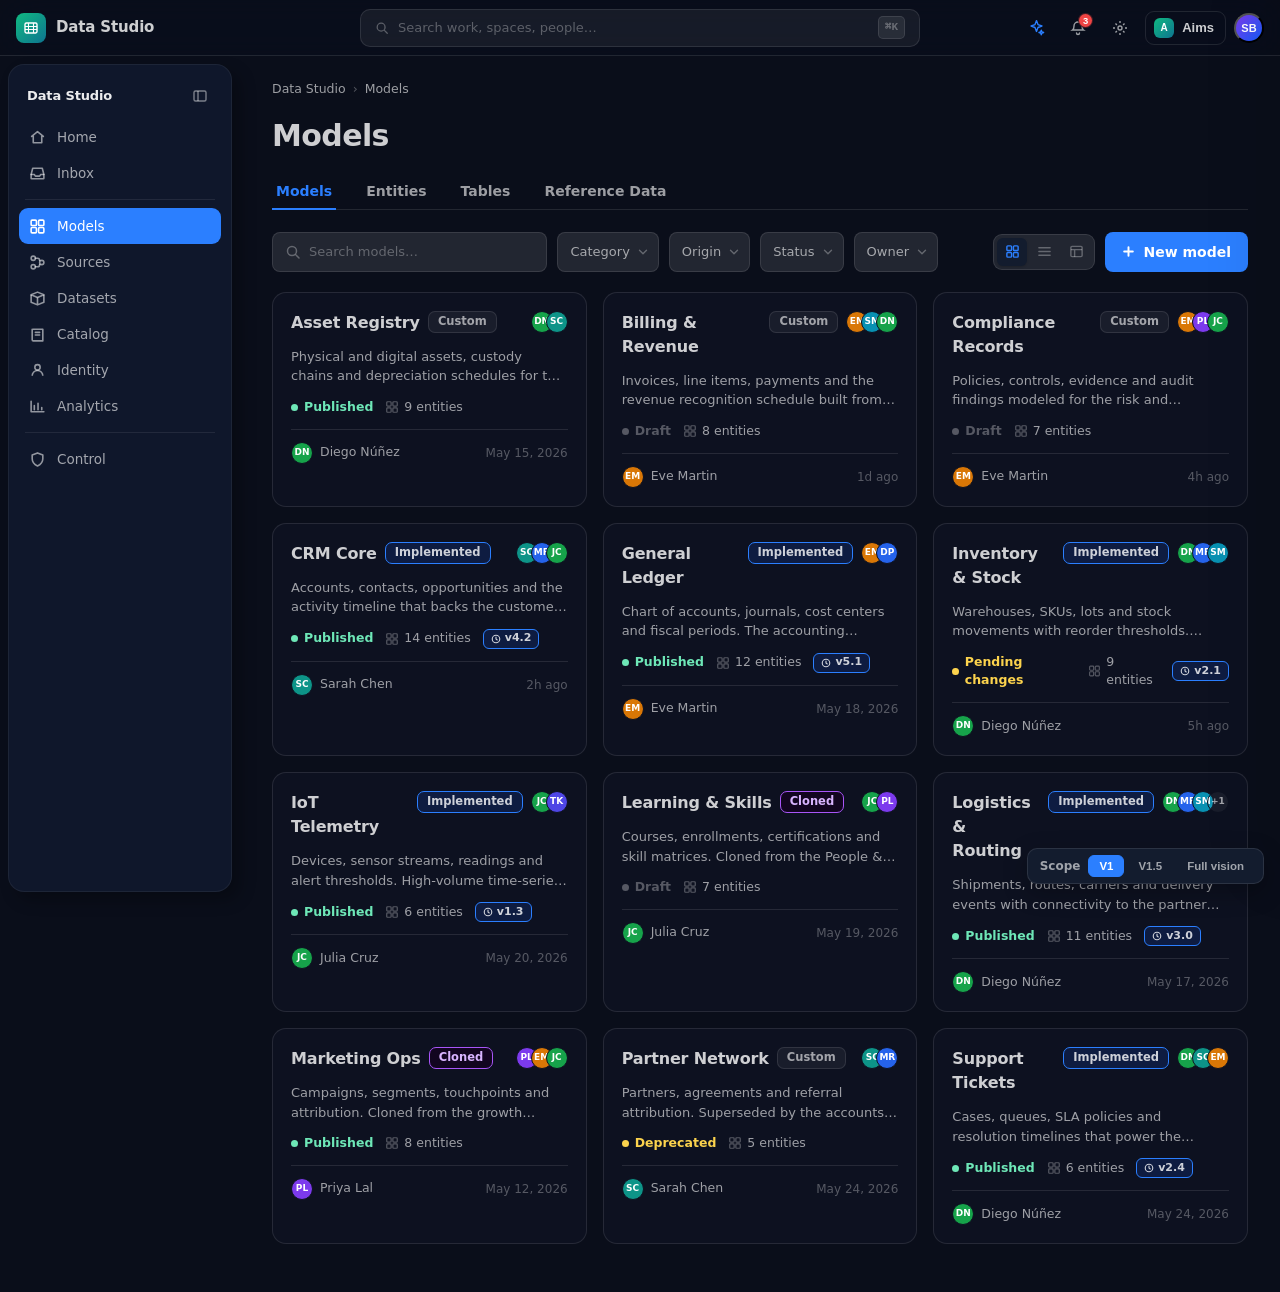
==== index.html @ a74d7ae0 "feat(data-studio): Models module — pixel-perfect redesign on AIMS-OS DS Models · Entities · Tables ·" ====
<!doctype html>
<html lang="en">
<head>
<meta charset="utf-8">
<meta name="viewport" content="width=device-width, initial-scale=1">
<title>AIMS-OS — Data Studio · Models</title>
<meta http-equiv="refresh" content="0; url=./data-studio-models.html#/models">
<link rel="canonical" href="./data-studio-models.html">
<style>html,body{margin:0;background:#0A0E1A;color:#cbd5e1;font-family:Inter,system-ui,sans-serif}
.w{min-height:100vh;display:flex;align-items:center;justify-content:center}
a{color:#2b7fff}</style>
</head>
<body><div class="w"><p>Opening Data Studio · Models… <a href="./data-studio-models.html#/models">Continue →</a></p></div></body>
</html>
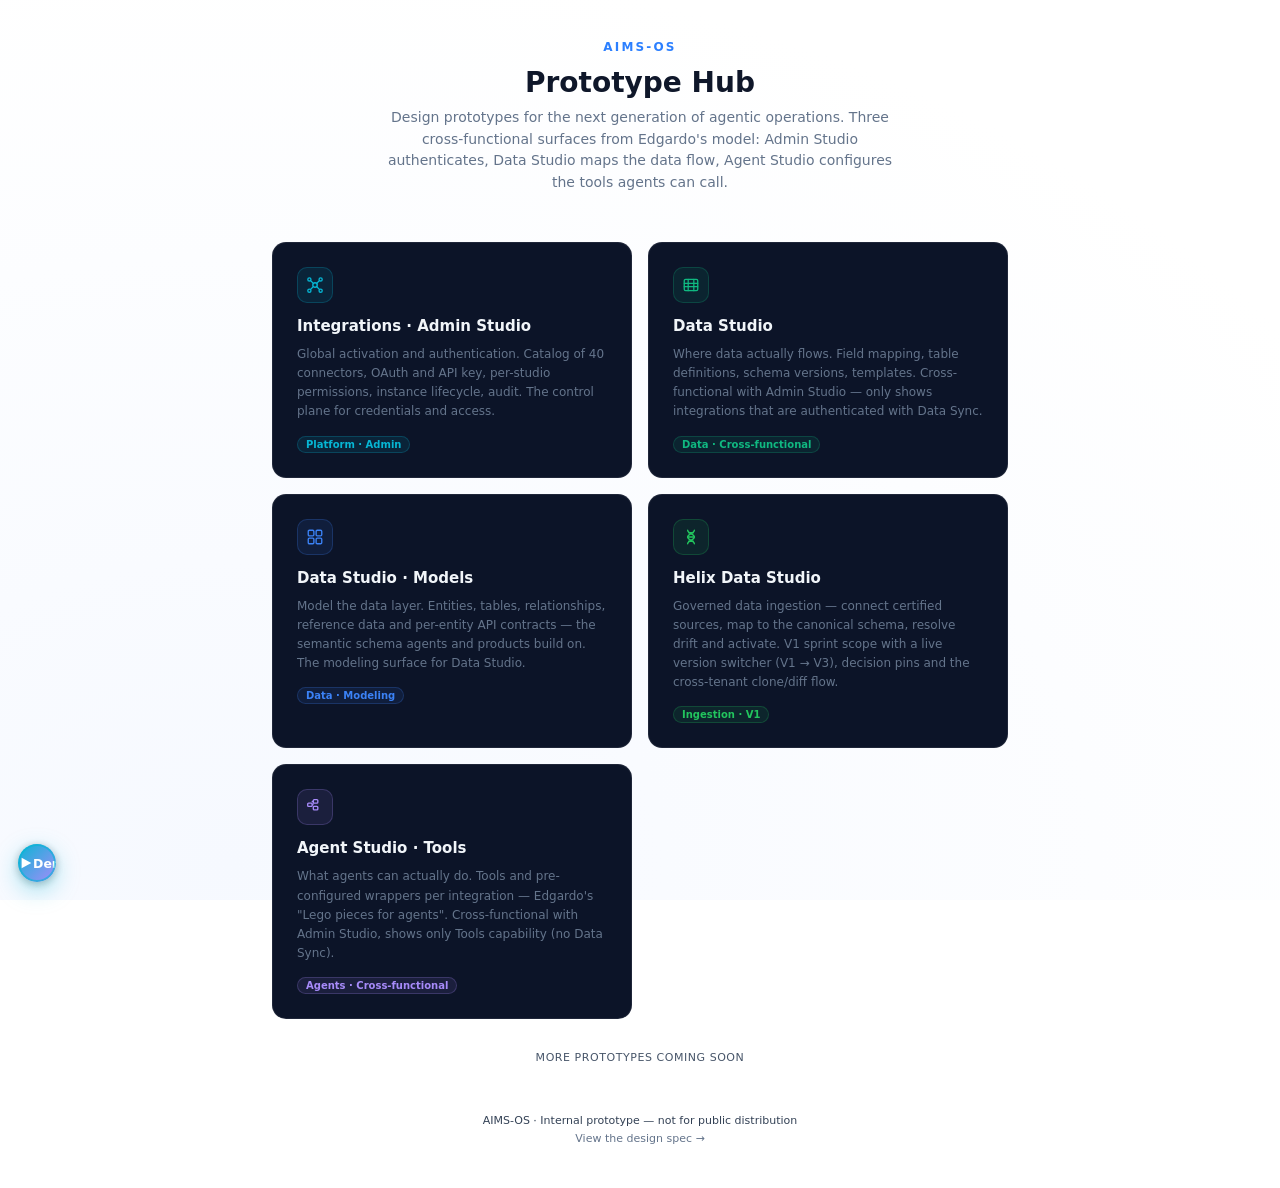
==== commit 1d699415: "deploy: rich Prototype Hub at root + all linked prototypes (settings, data-studio, agent-tools)" ====
--- a/index.html
+++ b/index.html
@@ -1,14 +1,405 @@
-<!doctype html>
+<!DOCTYPE html>
 <html lang="en">
 <head>
-<meta charset="utf-8">
-<meta name="viewport" content="width=device-width, initial-scale=1">
-<title>AIMS-OS — Data Studio · Models</title>
-<meta http-equiv="refresh" content="0; url=./data-studio-models.html#/models">
-<link rel="canonical" href="./data-studio-models.html">
-<style>html,body{margin:0;background:#0A0E1A;color:#cbd5e1;font-family:Inter,system-ui,sans-serif}
-.w{min-height:100vh;display:flex;align-items:center;justify-content:center}
-a{color:#2b7fff}</style>
+  <meta charset="UTF-8"/>
+  <meta name="viewport" content="width=device-width,initial-scale=1"/>
+  <title>AIMS-OS — Prototype Hub</title>
+  <style>
+    *{margin:0;padding:0;box-sizing:border-box}
+    /* App/Background — from DS Figma (node 12655:211436). Theme-aware:
+   dark = diagonal navy gradient · light = subtle blue-white radial glow. */
+:root{
+  --ds-app-bg-dark: linear-gradient(155.58deg, #020618 14.2%, #0f172b 50%, #020618 85.8%);
+  --ds-app-bg-light: radial-gradient(130% 130% at 18% 96%, #f6f9ff 0%, #ffffff 78%);
+  --app-bg: var(--ds-app-bg-dark);
+  --app-fg: #e2e8f0;
+}
+@media (prefers-color-scheme: light){ :root{ --app-bg: var(--ds-app-bg-light); --app-fg: #0f172a; } }
+html.theme-dark{ --app-bg: var(--ds-app-bg-dark); --app-fg: #e2e8f0; }
+html.theme-light{ --app-bg: var(--ds-app-bg-light); --app-fg: #0f172a; }
+body{font-family:'Inter',system-ui,sans-serif;background:var(--app-bg);background-attachment:fixed;color:var(--app-fg);min-height:100vh;display:flex;flex-direction:column;align-items:center;justify-content:center;padding:40px 20px}
+    .logo{font-size:12px;font-weight:700;letter-spacing:.18em;text-transform:uppercase;color:#2B7FFF;margin-bottom:12px}
+    h1{font-size:28px;font-weight:700;color:var(--app-fg);margin-bottom:8px;text-align:center}
+    .sub{font-size:14px;color:#64748b;margin-bottom:48px;text-align:center;max-width:520px;line-height:1.55}
+    .grid{display:grid;grid-template-columns:repeat(auto-fit,minmax(280px,360px));gap:16px;width:100%;max-width:760px;justify-content:center}
+    .card{background:#0c1428;border:1px solid rgba(255,255,255,.08);border-radius:14px;padding:24px;text-decoration:none;color:inherit;transition:border-color .15s,transform .15s;display:flex;flex-direction:column;gap:10px}
+    .card:hover{border-color:rgba(6,182,212,.45);transform:translateY(-2px)}
+    .card-ico{width:36px;height:36px;border-radius:10px;display:flex;align-items:center;justify-content:center;margin-bottom:4px}
+    .card-title{font-size:15px;font-weight:700;color:#f1f5f9}
+    .card-desc{font-size:12px;color:#64748b;line-height:1.6}
+    .card-tag{display:inline-flex;align-items:center;gap:5px;font-size:10px;font-weight:700;padding:2px 8px;border-radius:20px;margin-top:4px;width:fit-content}
+    .tag-cyan{background:rgba(6,182,212,.1);color:#06B6D4;border:1px solid rgba(6,182,212,.22)}
+    .tag-emerald{background:rgba(16,185,129,.10);color:#10B981;border:1px solid rgba(16,185,129,.22)}
+    .tag-blue{background:rgba(59,130,246,.10);color:#3B82F6;border:1px solid rgba(59,130,246,.22)}
+.tag-purple{background:rgba(167,139,250,.10);color:#A78BFA;border:1px solid rgba(167,139,250,.22)}
+.tag-green{background:rgba(34,197,94,.10);color:#22C55E;border:1px solid rgba(34,197,94,.22)}
+    .coming{margin-top:32px;font-size:11px;color:#475569;letter-spacing:.05em;text-transform:uppercase}
+    .ft{margin-top:48px;font-size:11px;color:#334155;text-align:center;line-height:1.6}
+    .ft a{color:#64748b;text-decoration:none}
+    .ft a:hover{color:#94a3b8}
+  </style>
 </head>
-<body><div class="w"><p>Opening Data Studio · Models… <a href="./data-studio-models.html#/models">Continue →</a></p></div></body>
+<body>
+  <div class="logo">AIMS-OS</div>
+  <h1>Prototype Hub</h1>
+  <p class="sub">Design prototypes for the next generation of agentic operations. Three cross-functional surfaces from Edgardo's model: Admin Studio authenticates, Data Studio maps the data flow, Agent Studio configures the tools agents can call.</p>
+
+  <div class="grid">
+    <a class="card" href="settings.html">
+      <div class="card-ico" style="background:rgba(6,182,212,.1);border:1px solid rgba(6,182,212,.22)">
+        <svg width="18" height="18" viewBox="0 0 16 16" fill="none">
+          <circle cx="8" cy="8" r="2" stroke="#06B6D4" stroke-width="1.2"/>
+          <circle cx="3" cy="3" r="1.4" stroke="#06B6D4" stroke-width="1.2"/>
+          <circle cx="13" cy="3" r="1.4" stroke="#06B6D4" stroke-width="1.2"/>
+          <circle cx="3" cy="13" r="1.4" stroke="#06B6D4" stroke-width="1.2"/>
+          <circle cx="13" cy="13" r="1.4" stroke="#06B6D4" stroke-width="1.2"/>
+          <path d="M4.1 4.1l2.5 2.5M11.9 4.1L9.4 6.6M4.1 11.9l2.5-2.5M11.9 11.9L9.4 9.4" stroke="#06B6D4" stroke-width="1.2" stroke-linecap="round"/>
+        </svg>
+      </div>
+      <div class="card-title">Integrations · Admin Studio</div>
+      <div class="card-desc">Global activation and authentication. Catalog of 40 connectors, OAuth and API key, per-studio permissions, instance lifecycle, audit. The control plane for credentials and access.</div>
+      <span class="card-tag tag-cyan">Platform · Admin</span>
+    </a>
+
+    <a class="card" href="data-studio.html">
+      <div class="card-ico" style="background:rgba(16,185,129,.10);border:1px solid rgba(16,185,129,.22)">
+        <svg width="18" height="18" viewBox="0 0 16 16" fill="none">
+          <rect x="2" y="3" width="12" height="10" rx="1.2" stroke="#10B981" stroke-width="1.2"/>
+          <path d="M2 6.5h12M2 9.5h12M5.5 3v10M10.5 3v10" stroke="#10B981" stroke-width="1.1" stroke-linecap="round"/>
+        </svg>
+      </div>
+      <div class="card-title">Data Studio</div>
+      <div class="card-desc">Where data actually flows. Field mapping, table definitions, schema versions, templates. Cross-functional with Admin Studio — only shows integrations that are authenticated with Data Sync.</div>
+      <span class="card-tag tag-emerald">Data · Cross-functional</span>
+    </a>
+
+    <a class="card" href="data-studio-models.html">
+      <div class="card-ico" style="background:rgba(59,130,246,.10);border:1px solid rgba(59,130,246,.22)">
+        <svg width="18" height="18" viewBox="0 0 16 16" fill="none">
+          <rect x="2" y="2" width="5" height="5" rx="1" stroke="#3B82F6" stroke-width="1.2"/>
+          <rect x="9" y="2" width="5" height="5" rx="1" stroke="#3B82F6" stroke-width="1.2"/>
+          <rect x="2" y="9" width="5" height="5" rx="1" stroke="#3B82F6" stroke-width="1.2"/>
+          <rect x="9" y="9" width="5" height="5" rx="1" stroke="#3B82F6" stroke-width="1.2"/>
+        </svg>
+      </div>
+      <div class="card-title">Data Studio · Models</div>
+      <div class="card-desc">Model the data layer. Entities, tables, relationships, reference data and per-entity API contracts — the semantic schema agents and products build on. The modeling surface for Data Studio.</div>
+      <span class="card-tag tag-blue">Data · Modeling</span>
+    </a>
+
+    <a class="card" href="helix-data-studio.html">
+      <div class="card-ico" style="background:rgba(34,197,94,.10);border:1px solid rgba(34,197,94,.22)">
+        <svg width="18" height="18" viewBox="0 0 16 16" fill="none" stroke="#22C55E" stroke-width="1.2" stroke-linecap="round" stroke-linejoin="round">
+          <path d="M5 2c0 3 6 3 6 6s-6 3-6 6"/>
+          <path d="M11 2c0 3-6 3-6 6s6 3 6 6"/>
+          <path d="M6 4.2h4M5.2 8h5.6M6 11.8h4"/>
+        </svg>
+      </div>
+      <div class="card-title">Helix Data Studio</div>
+      <div class="card-desc">Governed data ingestion — connect certified sources, map to the canonical schema, resolve drift and activate. V1 sprint scope with a live version switcher (V1 → V3), decision pins and the cross-tenant clone/diff flow.</div>
+      <span class="card-tag tag-green">Ingestion · V1</span>
+    </a>
+
+    <a class="card" href="agent-tools.html">
+      <div class="card-ico" style="background:rgba(167,139,250,.10);border:1px solid rgba(167,139,250,.22)">
+        <svg width="18" height="18" viewBox="0 0 16 16" fill="none">
+          <rect x="1.5" y="4.5" width="4" height="3" rx=".8" stroke="#A78BFA" stroke-width="1.2"/>
+          <rect x="6.5" y="1.5" width="4" height="3" rx=".8" stroke="#A78BFA" stroke-width="1.2"/>
+          <rect x="6.5" y="7.5" width="4" height="3" rx=".8" stroke="#A78BFA" stroke-width="1.2"/>
+          <path d="M5.5 6h1M5.5 3H6a.5.5 0 01.5.5v1" stroke="#A78BFA" stroke-width="1" stroke-linecap="round"/>
+        </svg>
+      </div>
+      <div class="card-title">Agent Studio · Tools</div>
+      <div class="card-desc">What agents can actually do. Tools and pre-configured wrappers per integration — Edgardo's "Lego pieces for agents". Cross-functional with Admin Studio, shows only Tools capability (no Data Sync).</div>
+      <span class="card-tag tag-purple">Agents · Cross-functional</span>
+    </a>
+  </div>
+
+  <p class="coming">More prototypes coming soon</p>
+
+  <p class="ft">
+    AIMS-OS · Internal prototype — not for public distribution<br>
+    <a href="docs/spec.md">View the design spec →</a>
+  </p>
+<!-- ===== AIMS-OS Demo WalkMe (guided tour) ===== -->
+<style>
+/* Floating trigger (bottom-left; label swaps Demo <-> Continue) */
+.tour-trigger{
+  position:fixed; bottom:18px; left:18px; z-index:80;
+  display:inline-flex; align-items:center; gap:0; padding:0; height:38px; width:38px;
+  border-radius:9999px; background:linear-gradient(135deg,#06B6D4 0%,#A78BFA 100%);
+  color:#fff; border:none; cursor:pointer; font-family:inherit; font-size:12.5px; font-weight:600;
+  white-space:nowrap; overflow:hidden;
+  box-shadow:0 8px 24px rgba(6,182,212,.36), 0 2px 8px rgba(0,0,0,.28);
+  transition:width .22s cubic-bezier(.18,.84,.34,1.1), gap .22s, padding .22s, transform .15s, box-shadow .15s;
+}
+.tour-trigger:hover, .tour-trigger:focus-visible{
+  width:112px; gap:6px; padding:0 16px 0 12px; transform:translateY(-2px);
+  box-shadow:0 14px 32px rgba(6,182,212,.50), 0 4px 12px rgba(0,0,0,.36); outline:none;
+}
+.tour-trigger svg{flex-shrink:0; margin-left:1px}
+.tour-trigger-pulse{position:absolute; inset:0; border-radius:inherit; border:2px solid rgba(6,182,212,.6); animation:tourPulse 2s ease-out infinite; pointer-events:none}
+.tour-trigger.seen .tour-trigger-pulse{display:none}
+.tour-trigger.tour-active{display:none}
+@keyframes tourPulse{0%{transform:scale(1);opacity:.8}100%{transform:scale(1.25);opacity:0}}
+@media (max-width:520px){.tour-trigger{bottom:14px; left:14px}}
+
+/* Interactive mask = 4 dim strips around the target (leaves a clickable hole) */
+.tour-mask{position:fixed; z-index:150; background:rgba(4,8,18,.55); pointer-events:auto; display:none}
+.tour-mask.active{display:block}
+html.theme-light .tour-mask{background:rgba(15,23,42,.32)}
+
+/* Spotlight ring — sits over the hole, never blocks clicks */
+.tour-spotlight{
+  position:fixed; z-index:155; pointer-events:none; border-radius:14px; border:2px solid var(--cyan,#06B6D4);
+  box-shadow:0 0 0 4px rgba(6,182,212,.18), 0 0 32px rgba(6,182,212,.55), 0 0 64px rgba(6,182,212,.25);
+  background:transparent; transition:all .28s cubic-bezier(.4,0,.2,1); opacity:0;
+}
+.tour-spotlight.active{opacity:1; animation:tourSpotlightPulse 2s ease-in-out infinite}
+@keyframes tourSpotlightPulse{
+  0%,100%{box-shadow:0 0 0 4px rgba(6,182,212,.18), 0 0 32px rgba(6,182,212,.55), 0 0 64px rgba(6,182,212,.25)}
+  50%{box-shadow:0 0 0 6px rgba(6,182,212,.28), 0 0 48px rgba(6,182,212,.70), 0 0 96px rgba(6,182,212,.35)}
+}
+html.theme-light .tour-spotlight{border-color:var(--accent,#2B7FFF); box-shadow:0 0 0 4px rgba(43,127,255,.18), 0 0 32px rgba(43,127,255,.50), 0 0 64px rgba(43,127,255,.20)}
+
+/* Popover */
+.tour-popover{
+  position:fixed; z-index:160; width:360px; max-width:calc(100vw - 32px);
+  background:linear-gradient(180deg, rgba(20,28,48,.98) 0%, rgba(13,19,35,.98) 100%);
+  border:1px solid var(--line-strong,rgba(255,255,255,.14)); border-radius:var(--r12,12px); backdrop-filter:blur(24px) saturate(1.8);
+  box-shadow:0 16px 48px rgba(0,0,0,.55), 0 0 0 1px rgba(255,255,255,.04); padding:18px 20px;
+  opacity:0; transform:scale(.96) translateY(4px); pointer-events:none;
+  transition:opacity .2s ease-out, transform .25s cubic-bezier(.34,1.56,.64,1);
+}
+.tour-popover.active{opacity:1; transform:scale(1) translateY(0); pointer-events:auto}
+html.theme-light .tour-popover{background:linear-gradient(180deg,#FFF 0%,#FAFBFC 100%); box-shadow:0 16px 48px rgba(15,23,42,.18), 0 0 0 1px rgba(15,23,42,.04)}
+/* Responsive: dock as a bottom sheet on narrow screens */
+.tour-popover.is-sheet{left:8px !important; right:8px; top:auto !important; bottom:8px; width:auto; max-width:none}
+.tour-popover-header{display:flex; align-items:center; gap:8px; margin-bottom:8px}
+.tour-popover-step{font-size:10.5px; font-weight:700; letter-spacing:.10em; text-transform:uppercase; color:var(--cyan,#06B6D4); padding:2px 8px; border-radius:10px; background:rgba(6,182,212,.10); border:1px solid rgba(6,182,212,.25)}
+.tour-popover-restart{background:transparent; border:none; cursor:pointer; color:var(--t3,rgba(255,255,255,.38)); font-size:11px; padding:4px 6px; border-radius:5px; font-family:inherit}
+.tour-popover-restart:hover{background:var(--hover,rgba(255,255,255,.04)); color:var(--t1,rgba(255,255,255,.92))}
+.tour-popover-skip{margin-left:auto; background:transparent; border:none; cursor:pointer; color:var(--t3,rgba(255,255,255,.38)); font-size:11px; padding:4px 8px; border-radius:5px; font-family:inherit}
+.tour-popover-skip:hover{background:var(--hover,rgba(255,255,255,.04)); color:var(--t1,rgba(255,255,255,.92))}
+.tour-popover-title{font-size:16px; font-weight:700; color:var(--t1,rgba(255,255,255,.92)); line-height:1.3; margin-bottom:8px}
+.tour-popover-body{font-size:13px; line-height:1.6; color:var(--t2,rgba(255,255,255,.60)); margin-bottom:16px}
+.tour-popover-body strong,.tour-popover-body b{color:var(--t1,rgba(255,255,255,.92)); font-weight:600}
+.tour-popover-body code{font-family:'SF Mono',Menlo,monospace; font-size:12px; background:rgba(6,182,212,.10); color:var(--cyan,#06B6D4); padding:1.5px 5px; border-radius:4px}
+.tour-popover-footer{display:flex; align-items:center; gap:10px; padding-top:12px; border-top:1px solid var(--line,rgba(255,255,255,.10))}
+.tour-progress{display:inline-flex; gap:4px; flex:1}
+.tour-progress-dot{width:6px; height:6px; border-radius:50%; background:var(--hover-strong,rgba(255,255,255,.08)); transition:background .15s, transform .15s}
+.tour-progress-dot.current{background:var(--cyan,#06B6D4); transform:scale(1.4)}
+.tour-progress-dot.done{background:rgba(6,182,212,.45)}
+.tour-btn{padding:7px 14px; font-size:12.5px; font-weight:600; border-radius:var(--r6,6px); cursor:pointer; border:none; font-family:inherit; transition:.14s}
+.tour-btn-prev{background:transparent; color:var(--t2,rgba(255,255,255,.60)); border:1px solid var(--line,rgba(255,255,255,.10))}
+.tour-btn-prev:hover{background:var(--hover,rgba(255,255,255,.04)); color:var(--t1,rgba(255,255,255,.92))}
+.tour-btn-next{background:linear-gradient(135deg,#06B6D4 0%,#155DFC 100%); color:#fff; box-shadow:0 2px 8px rgba(6,182,212,.30)}
+.tour-btn-next:hover{transform:translateY(-1px)}
+
+/* Visually-hidden live region (screen-reader step announcements) */
+.tour-sr-only{position:absolute; width:1px; height:1px; padding:0; margin:-1px; overflow:hidden; clip:rect(0 0 0 0); white-space:nowrap; border:0}
+
+/* Accessibility: honor reduced-motion */
+@media (prefers-reduced-motion: reduce){
+  .tour-spotlight, .tour-spotlight.active{animation:none; transition:none}
+  .tour-popover{transition:none; transform:none}
+  .tour-trigger-pulse{display:none}
+}
+</style>
+
+
+
+<button class="tour-trigger" id="tourTrigger" onclick="startTour()" aria-label="Start product demo">
+  <span class="tour-trigger-pulse"></span>
+  <svg width="14" height="14" viewBox="0 0 16 16" fill="none"><path d="M3 2l11 6-11 6V2z" fill="currentColor"/></svg>
+  <span class="tour-trigger-label">Demo</span>
+</button>
+<div class="tour-mask" id="tourMaskT"></div>
+<div class="tour-mask" id="tourMaskR"></div>
+<div class="tour-mask" id="tourMaskB"></div>
+<div class="tour-mask" id="tourMaskL"></div>
+<div class="tour-spotlight" id="tourSpotlight"></div>
+<div class="tour-popover" id="tourPopover" role="dialog" aria-modal="true" aria-labelledby="tourTitle"></div>
+<div class="tour-sr-only" id="tourLive" aria-live="polite" aria-atomic="true"></div>
+
+
+
+<script>
+/* --- Author these for THIS surface. target = real selector; route = real hash. --- */
+const TOUR_STEPS = [
+  { title:'AIMS-OS Prototype Hub', body:'Three cross-functional surfaces from the engineering model. About 30 seconds — use <strong>&larr; &rarr;</strong> or the buttons.' },
+  { title:'Admin Studio · Integrations', body:'Global activation and authentication — the control plane for credentials, access and audit.', target:'.grid > a:nth-child(1)', scrollToTarget:true },
+  { title:'Data Studio', body:'Where data actually flows — field mapping, tables, schema versions. Cross-functional with Admin Studio.', target:'.grid > a:nth-child(2)', scrollToTarget:true },
+  { title:'Agent Studio · Tools', body:'What agents can actually do — tools and wrappers per integration.', target:'.grid > a:nth-child(3)', scrollToTarget:true },
+  { title:'Pick a surface', body:'Open any card to explore its prototype. Press <strong>Esc</strong> to exit the tour.' }
+];
+
+const TOUR_LS_STEP = 'aims-tour-step';   // resume pointer
+const TOUR_LS_DONE = 'aims-tour-seen';   // completed once
+let tourState = { active:false, stepIndex:0 };
+let _tourLastFocus = null;
+
+function _tourSave(){ try{ localStorage.setItem(TOUR_LS_STEP, String(tourState.stepIndex)); }catch(e){} }
+function _tourClearProgress(){ try{ localStorage.removeItem(TOUR_LS_STEP); localStorage.setItem(TOUR_LS_DONE,'1'); }catch(e){} }
+
+function startTour(){                 // resume where left off, else step 1
+  let i = 0;
+  try{ const s = localStorage.getItem(TOUR_LS_STEP); if (s!=null && +s>0 && +s<TOUR_STEPS.length) i = +s; }catch(e){}
+  startTourAt(i);
+}
+function restartTour(){ startTourAt(0); }
+function startTourAt(i){
+  tourState = { active:true, stepIndex: Math.max(0, Math.min(i|0, TOUR_STEPS.length-1)) };
+  _tourLastFocus = document.activeElement;
+  const t = document.getElementById('tourTrigger'); if (t) t.classList.add('tour-active');
+  paintTourStep();
+}
+function endTour(finished){
+  tourState.active = false;
+  const t = document.getElementById('tourTrigger'); if (t){ t.classList.remove('tour-active'); t.classList.add('seen'); }
+  ['tourMaskT','tourMaskR','tourMaskB','tourMaskL'].forEach(id=>{ const e=document.getElementById(id); if(e) e.classList.remove('active'); });
+  const sp=document.getElementById('tourSpotlight'); if(sp) sp.classList.remove('active');
+  const po=document.getElementById('tourPopover'); if(po) po.classList.remove('active');
+  finished ? _tourClearProgress() : _tourSave();
+  const sw=document.getElementById('studioSwitcher'); if(sw){ sw.classList.remove('open'); sw.setAttribute('aria-hidden','true'); }
+  _tourRefreshTriggerLabel();
+  if (_tourLastFocus && _tourLastFocus.focus){ try{ _tourLastFocus.focus(); }catch(e){} }
+}
+function tourNext(){ if (tourState.stepIndex>=TOUR_STEPS.length-1){ endTour(true); return; } tourState.stepIndex++; _tourSave(); paintTourStep(); }
+function tourPrev(){ if (tourState.stepIndex<=0) return; tourState.stepIndex--; _tourSave(); paintTourStep(); }
+
+function paintTourStep(){
+  if (!tourState.active) return;
+  const step = TOUR_STEPS[tourState.stepIndex];
+  const isFirst = tourState.stepIndex===0, isLast = tourState.stepIndex===TOUR_STEPS.length-1;
+
+  /* --- Orchestration hooks (all guarded — drop the ones this surface lacks) --- */
+  if (step.mode && typeof state==='object' && state.mode!==step.mode){
+    state.mode=step.mode; try{ localStorage.setItem('aims_mode',step.mode); }catch(e){}
+    document.documentElement.classList.toggle('mode-operate', step.mode==='operate');
+    if (typeof paintModeToggle==='function') paintModeToggle();
+  }
+  if (step.persona && typeof state==='object' && state.persona!==step.persona){
+    state.persona=step.persona; try{ localStorage.setItem('aims_persona',step.persona); }catch(e){}
+    if (typeof paintPersonaPill==='function') paintPersonaPill();
+  }
+  const sw=document.getElementById('studioSwitcher');
+  if (sw){ if (step.openSwitcher){ sw.classList.add('open'); sw.setAttribute('aria-hidden','false'); }
+           else if (sw.classList.contains('open')){ sw.classList.remove('open'); sw.setAttribute('aria-hidden','true'); } }
+  if (step.route && location.hash!==step.route){ location.hash=step.route; }
+  else if (step.route && step.mode && typeof route==='function'){ route(); }
+  if (step.detailTab && typeof setDetailTab==='function'){
+    setTimeout(()=>{ const slug=location.hash.split('/')[2]; if (slug) setDetailTab(slug, step.detailTab); }, 100);
+  }
+
+  setTimeout(()=>{
+    const popover=document.getElementById('tourPopover'), spotlight=document.getElementById('tourSpotlight');
+    popover.innerHTML = `
+      <div class="tour-popover-header">
+        <span class="tour-popover-step">Step ${tourState.stepIndex+1} of ${TOUR_STEPS.length}</span>
+        ${!isFirst ? `<button class="tour-popover-restart" onclick="restartTour()">Restart</button>` : ''}
+        <button class="tour-popover-skip" onclick="endTour(false)">Skip tour</button>
+      </div>
+      <div class="tour-popover-title" id="tourTitle">${step.title}</div>
+      <div class="tour-popover-body">${step.body}</div>
+      <div class="tour-popover-footer">
+        <div class="tour-progress">${TOUR_STEPS.map((_,i)=>`<div class="tour-progress-dot ${i===tourState.stepIndex?'current':i<tourState.stepIndex?'done':''}"></div>`).join('')}</div>
+        ${!isFirst ? `<button class="tour-btn tour-btn-prev" onclick="tourPrev()">← Back</button>` : ''}
+        <button class="tour-btn tour-btn-next" onclick="${isLast?'endTour(true)':'tourNext()'}">${isLast?'Finish':'Next →'}</button>
+      </div>`;
+
+    const targetEl = step.target ? document.querySelector(step.target) : null;
+    if (targetEl){
+      if (step.scrollToTarget){
+        const sc=document.querySelector('.content'); const r=targetEl.getBoundingClientRect();
+        if (sc){ sc.scrollBy({ top:r.top - sc.getBoundingClientRect().top - 80, behavior:'smooth' }); }
+        else { targetEl.scrollIntoView({ behavior:'smooth', block:'start' }); }
+      }
+      const place = ()=>{ _tourPlace(targetEl.getBoundingClientRect(), popover, spotlight); };
+      setTimeout(place, step.scrollToTarget ? 700 : 50);
+      if (step.scrollToTarget) setTimeout(place, 1100);
+    } else {
+      _tourMaskFull(); spotlight.classList.remove('active'); _tourCenter(popover);
+    }
+
+    // a11y: announce + move focus into popover
+    const live=document.getElementById('tourLive'); if (live) live.textContent=`Step ${tourState.stepIndex+1} of ${TOUR_STEPS.length}. ${step.title}`;
+    const nextBtn=popover.querySelector('.tour-btn-next'); if (nextBtn) setTimeout(()=>nextBtn.focus(), 60);
+  }, step.route ? 250 : 50);
+}
+
+/* Position spotlight ring + 4-strip mask (click-through hole) + popover */
+function _tourPlace(rect, popover, spotlight){
+  const pad=6;
+  spotlight.style.left=(rect.left-pad)+'px'; spotlight.style.top=(rect.top-pad)+'px';
+  spotlight.style.width=(rect.width+pad*2)+'px'; spotlight.style.height=(rect.height+pad*2)+'px';
+  spotlight.classList.add('active');
+  _tourMask(rect, pad);
+  if (window.innerWidth < 560){ popover.classList.add('is-sheet'); popover.classList.add('active'); return; }
+  popover.classList.remove('is-sheet');
+  const pw=360, ph=popover.offsetHeight||280, m=16, W=window.innerWidth, H=window.innerHeight;
+  let top, left;
+  if (rect.bottom+ph+m < H){ top=rect.bottom+16; left=Math.min(Math.max(rect.left,16), W-pw-16); }
+  else if (rect.top-ph-m > 0){ top=rect.top-ph-16; left=Math.min(Math.max(rect.left,16), W-pw-16); }
+  else { top=(H-ph)/2; left=(W-pw)/2; }
+  popover.style.left=left+'px'; popover.style.top=top+'px'; popover.classList.add('active');
+}
+function _tourMask(rect, pad){
+  const W=window.innerWidth, H=window.innerHeight;
+  const top=Math.max(0,rect.top-pad), bot=Math.min(H,rect.bottom+pad), lft=Math.max(0,rect.left-pad), rgt=Math.min(W,rect.right+pad);
+  const set=(id,l,t,w,h)=>{ const e=document.getElementById(id); e.style.left=l+'px'; e.style.top=t+'px'; e.style.width=Math.max(0,w)+'px'; e.style.height=Math.max(0,h)+'px'; e.classList.add('active'); };
+  set('tourMaskT',0,0,W,top);
+  set('tourMaskB',0,bot,W,H-bot);
+  set('tourMaskL',0,top,lft,bot-top);
+  set('tourMaskR',rgt,top,W-rgt,bot-top);
+}
+function _tourMaskFull(){
+  const T=document.getElementById('tourMaskT'); T.style.left='0'; T.style.top='0'; T.style.width='100vw'; T.style.height='100vh'; T.classList.add('active');
+  ['tourMaskR','tourMaskB','tourMaskL'].forEach(id=>{ const e=document.getElementById(id); e.classList.remove('active'); });
+}
+function _tourCenter(popover){
+  if (window.innerWidth < 560){ popover.classList.add('is-sheet'); popover.classList.add('active'); return; }
+  popover.classList.remove('is-sheet');
+  popover.style.left=((window.innerWidth-360)/2)+'px'; popover.style.top=((window.innerHeight-(popover.offsetHeight||280))/2)+'px';
+  popover.classList.add('active');
+}
+
+/* Keyboard nav (arrows / esc) */
+document.addEventListener('keydown',(e)=>{
+  if (!tourState.active) return;
+  if (e.key==='Escape'){ endTour(false); }
+  else if (e.key==='ArrowRight'){ e.preventDefault(); tourNext(); }
+  else if (e.key==='ArrowLeft'){ e.preventDefault(); tourPrev(); }
+});
+/* Focus-trap: keep Tab inside the popover while the tour is active */
+document.addEventListener('keydown',(e)=>{
+  if (!tourState.active || e.key!=='Tab') return;
+  const po=document.getElementById('tourPopover');
+  const f=po.querySelectorAll('button,[href],input,select,textarea,[tabindex]:not([tabindex="-1"])');
+  if (!f.length) return;
+  const first=f[0], last=f[f.length-1];
+  if (e.shiftKey && document.activeElement===first){ e.preventDefault(); last.focus(); }
+  else if (!e.shiftKey && document.activeElement===last){ e.preventDefault(); first.focus(); }
+});
+
+/* Trigger label reflects resume state ("Continue" vs "Demo") */
+function _tourRefreshTriggerLabel(){
+  const t=document.getElementById('tourTrigger'); if (!t) return;
+  const label=t.querySelector('.tour-trigger-label');
+  let saved=null; try{ saved=localStorage.getItem(TOUR_LS_STEP); }catch(e){}
+  if (saved!=null && +saved>0 && +saved<TOUR_STEPS.length){ if (label) label.textContent='Continue'; t.classList.add('seen'); }
+  else { if (label) label.textContent='Demo'; try{ if (localStorage.getItem(TOUR_LS_DONE)) t.classList.add('seen'); }catch(e){} }
+}
+
+/* Init: deep-link ?tour=N (1-based) auto-starts at that step; else set label */
+(function tourInit(){
+  _tourRefreshTriggerLabel();
+  try{
+    const q=new URLSearchParams(window.location.search).get('tour');
+    if (q!=null){ const n=parseInt(q,10); if (!isNaN(n)){ startTourAt(Math.max(0,n-1)); } }
+  }catch(e){}
+})();
+</script>
+
+</body>
 </html>
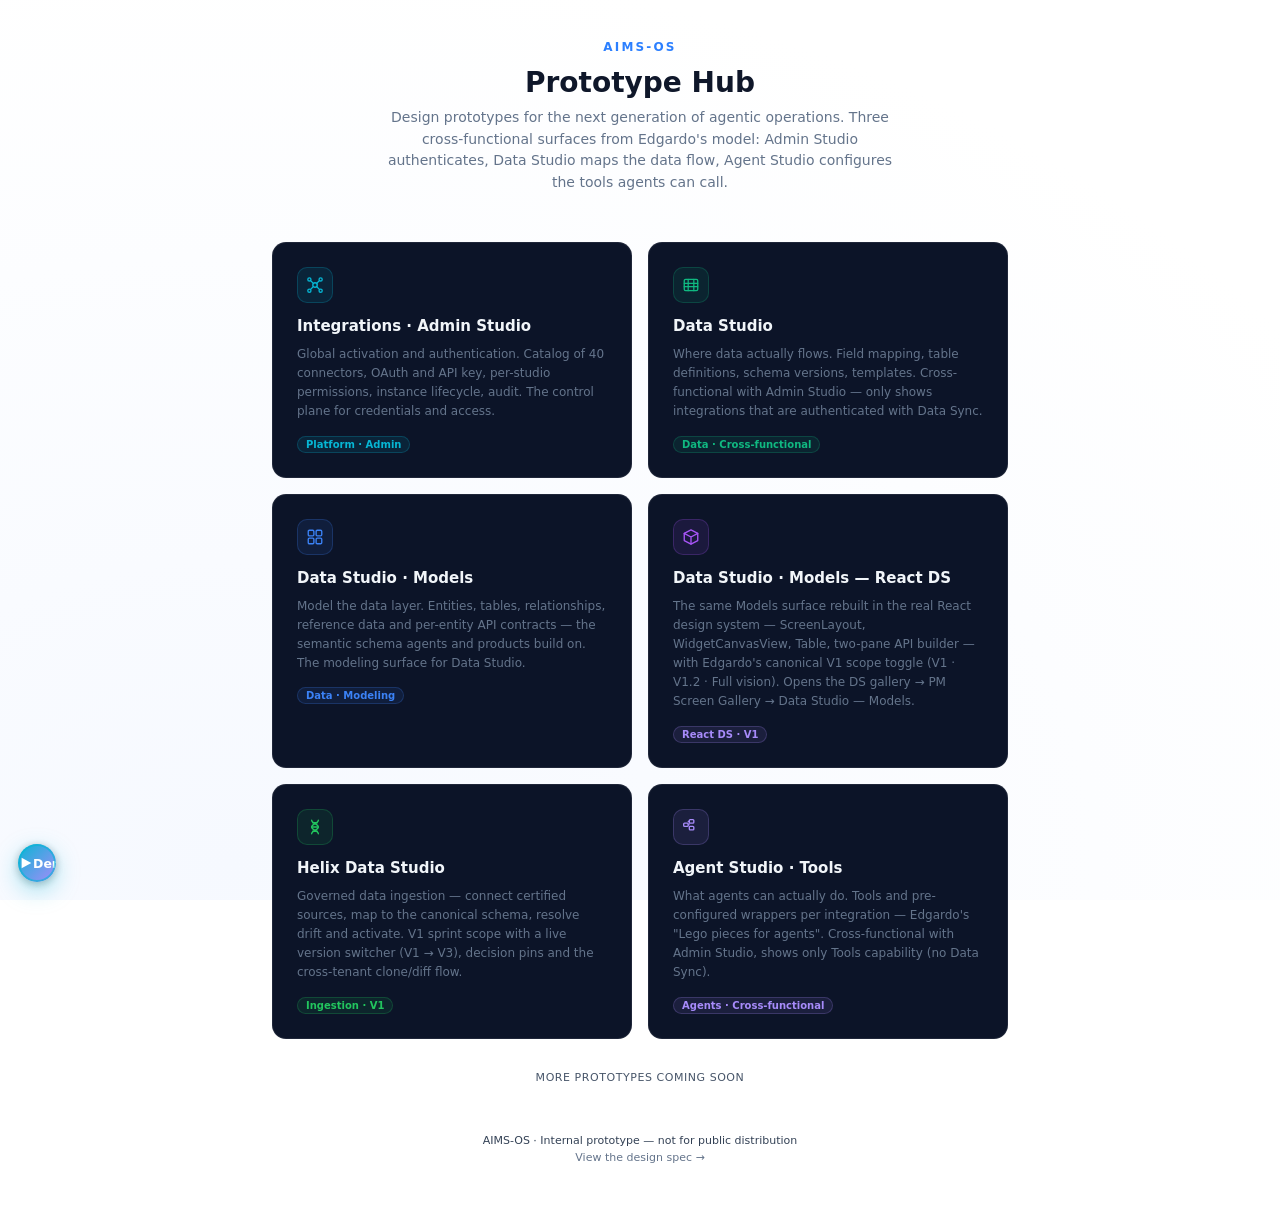
==== commit 2469f838: "deploy: rich hub + Data Studio Models — React DS card" ====
--- a/index.html
+++ b/index.html
@@ -87,6 +87,18 @@
       <span class="card-tag tag-blue">Data · Modeling</span>
     </a>
 
+    <a class="card" href="models-react/">
+      <div class="card-ico" style="background:rgba(168,85,247,.10);border:1px solid rgba(168,85,247,.22)">
+        <svg width="18" height="18" viewBox="0 0 16 16" fill="none" stroke="#A855F7" stroke-width="1.2" stroke-linecap="round" stroke-linejoin="round">
+          <path d="M8 1.7l6 3.15v6.3L8 14.3 2 11.15v-6.3L8 1.7Z"/>
+          <path d="M2 4.85 8 8l6-3.15M8 8v6.3"/>
+        </svg>
+      </div>
+      <div class="card-title">Data Studio · Models — React DS</div>
+      <div class="card-desc">The same Models surface rebuilt in the real React design system — ScreenLayout, WidgetCanvasView, Table, two-pane API builder — with Edgardo's canonical V1 scope toggle (V1 · V1.2 · Full vision). Opens the DS gallery → PM Screen Gallery → Data Studio — Models.</div>
+      <span class="card-tag tag-purple">React DS · V1</span>
+    </a>
+
     <a class="card" href="helix-data-studio.html">
       <div class="card-ico" style="background:rgba(34,197,94,.10);border:1px solid rgba(34,197,94,.22)">
         <svg width="18" height="18" viewBox="0 0 16 16" fill="none" stroke="#22C55E" stroke-width="1.2" stroke-linecap="round" stroke-linejoin="round">
